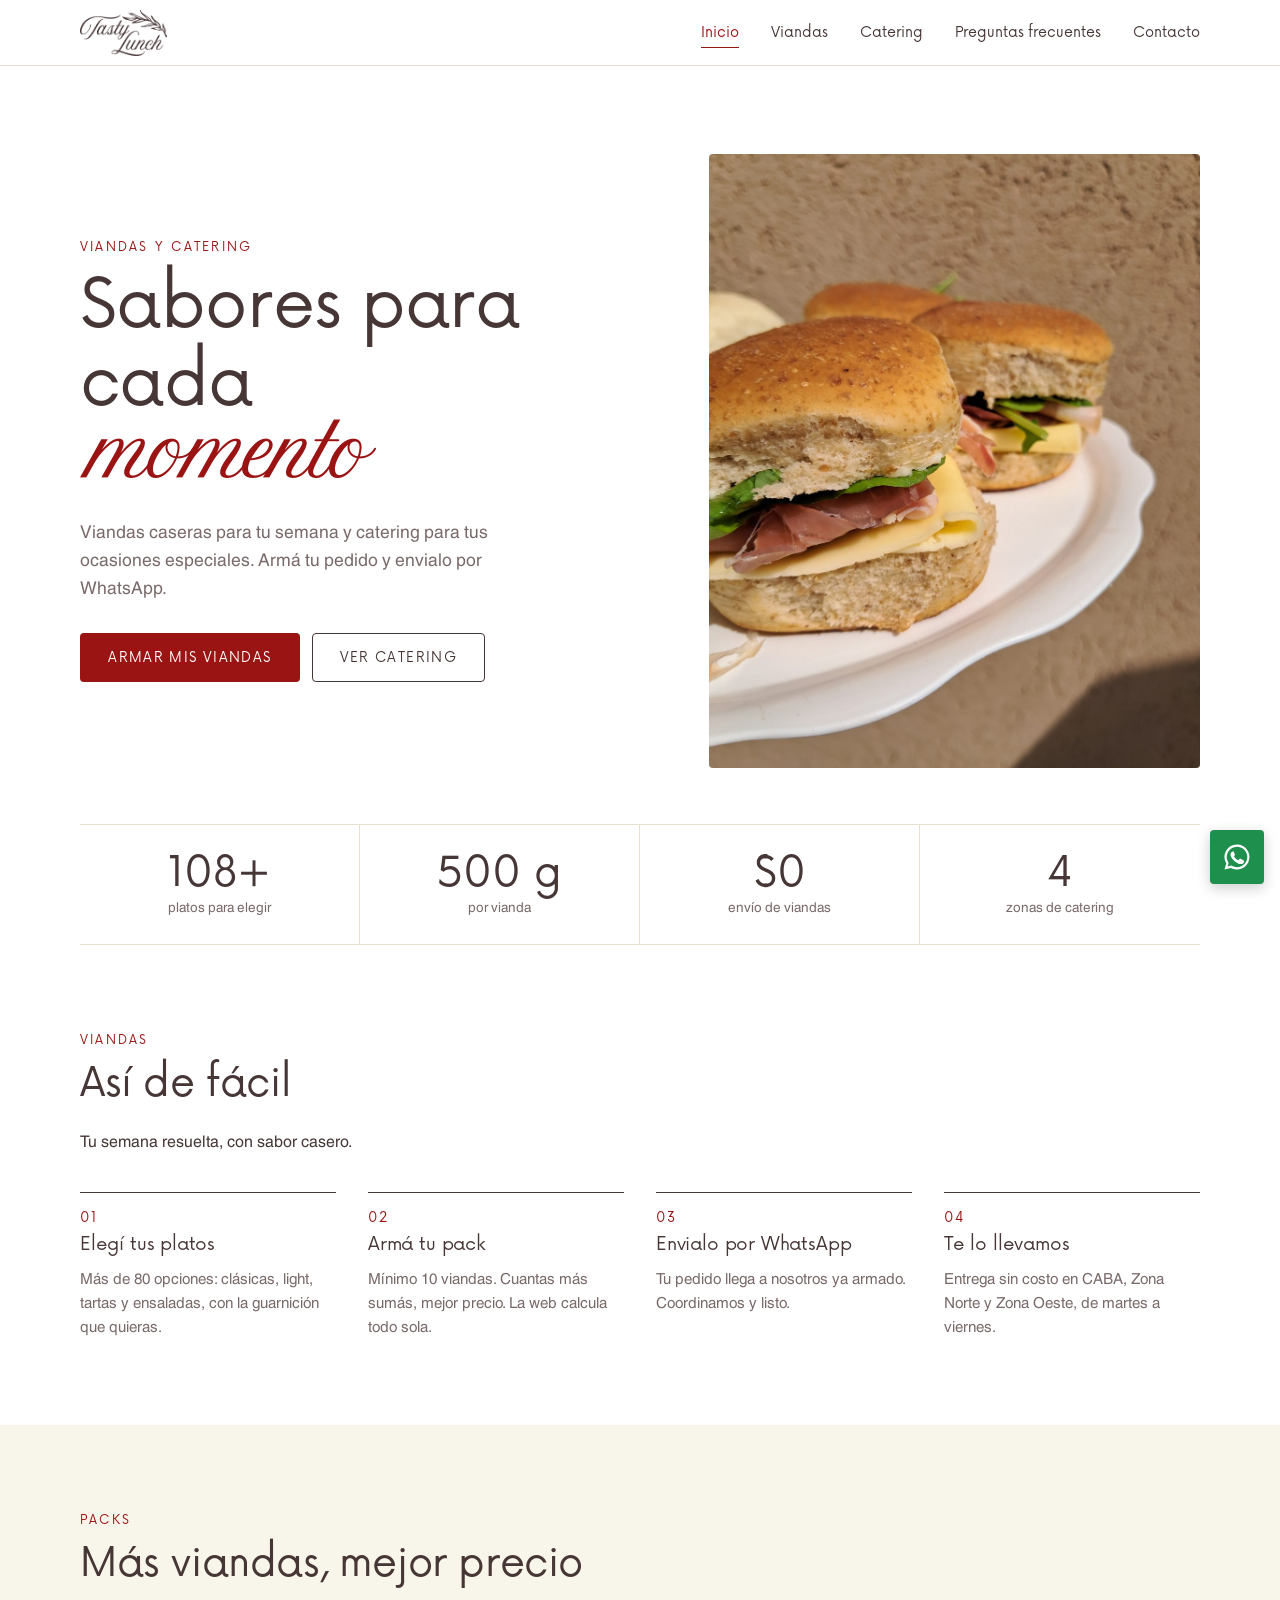
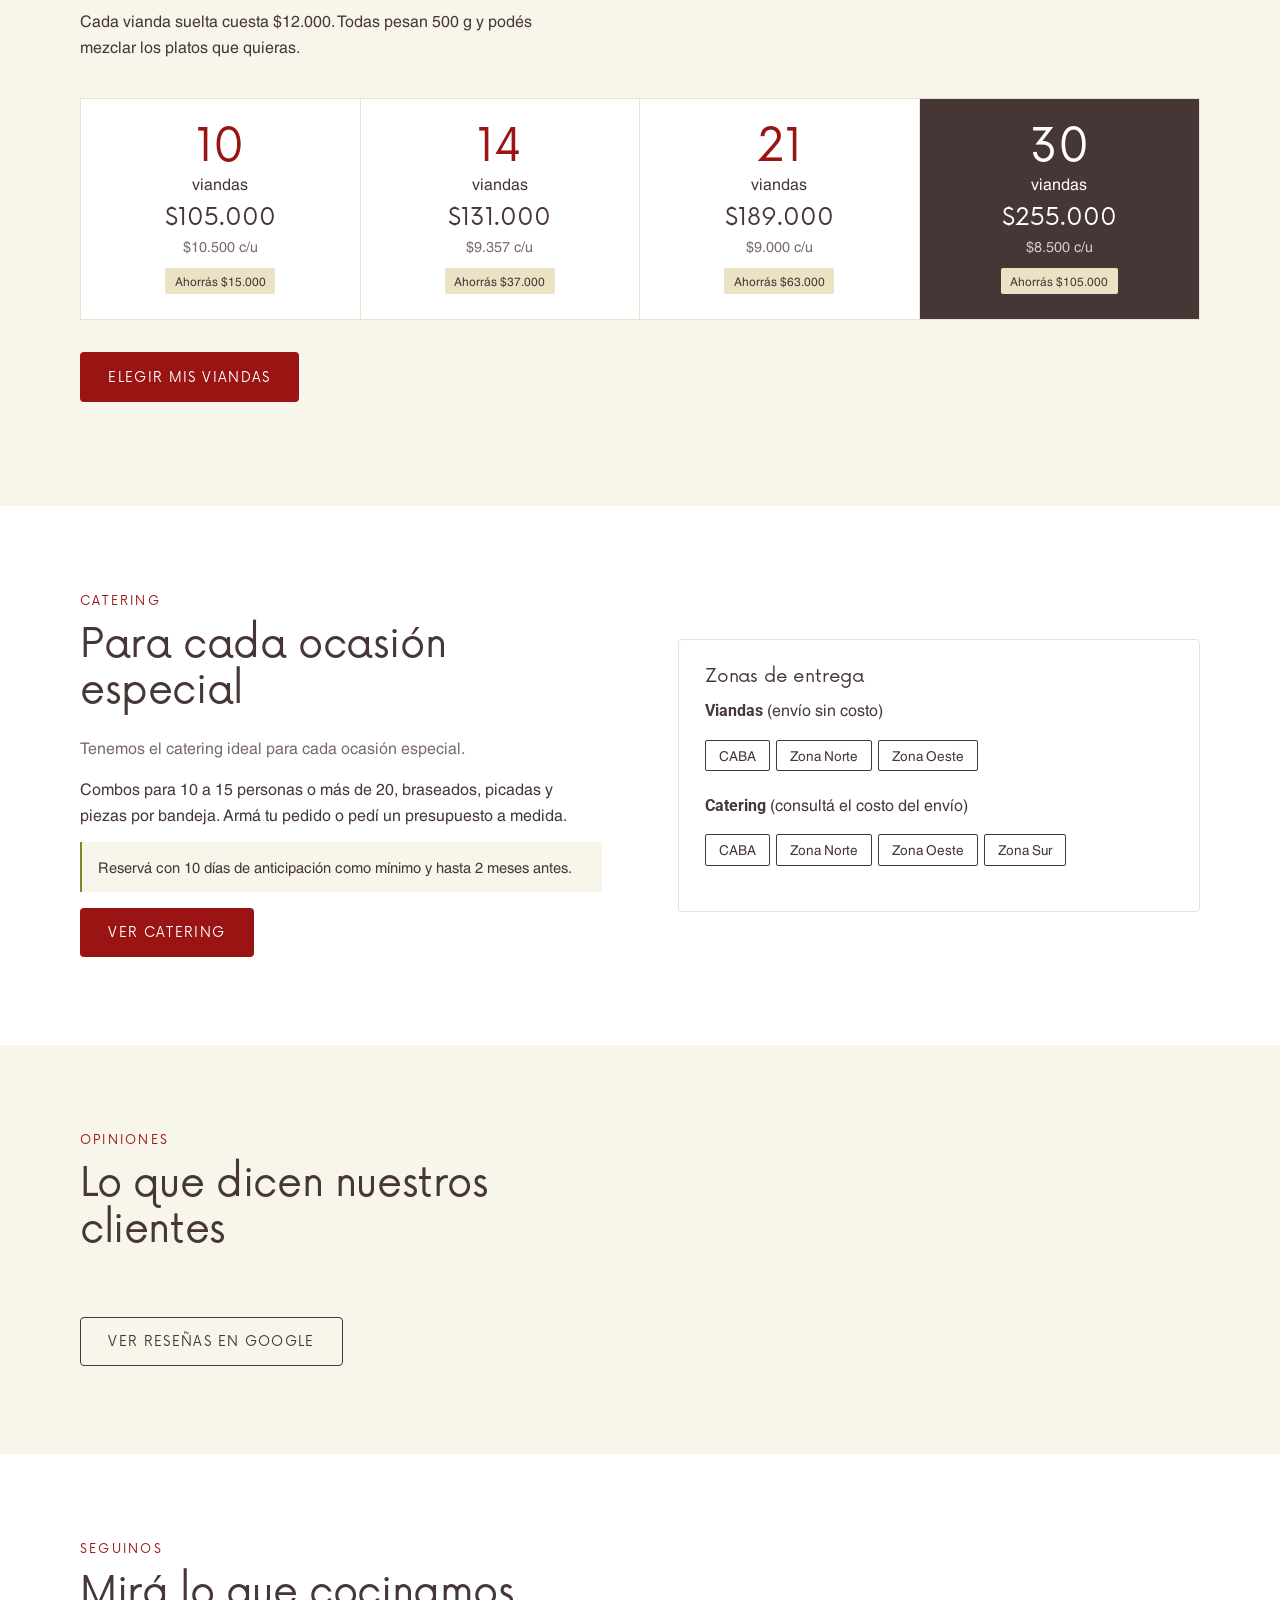
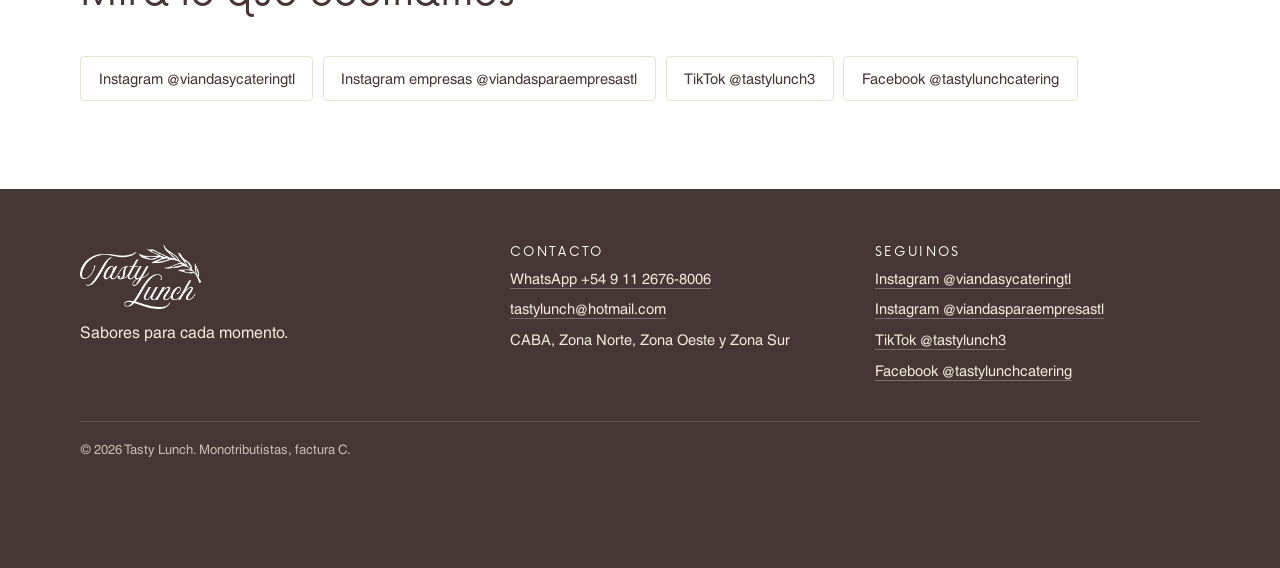
==== index.html @ cc66acb4 "Web estática de Tasty Lunch: viandas y catering Sitio en HTML, CSS y JavaScript para GitHub Pages: i" ====
<!DOCTYPE html>
<html lang="es-AR">
<head>
  <meta charset="utf-8">
  <meta name="viewport" content="width=device-width, initial-scale=1">
  <title>Tasty Lunch | Viandas y catering en CABA y GBA</title>
  <meta name="description" content="Viandas caseras con envío sin cargo y catering para eventos en CABA, Zona Norte, Oeste y Sur. Armá tu pedido y envialo por WhatsApp.">
  <meta property="og:title" content="Tasty Lunch | Viandas y catering">
  <meta property="og:description" content="Viandas caseras y catering para cada ocasión especial.">
  <meta property="og:image" content="assets/img/portada.jpg">
  <link rel="icon" href="assets/img/logo.png">
  <link rel="preconnect" href="https://fonts.googleapis.com">
  <link rel="preconnect" href="https://fonts.gstatic.com" crossorigin>
  <link href="https://fonts.googleapis.com/css2?family=Roboto:wght@400;500;700&display=swap" rel="stylesheet">
  <link rel="stylesheet" href="css/styles.css">
</head>
<body>
  <main>
    <section class="hero">
      <div class="contenedor hero-grid">
        <div>
          <span class="eyebrow">Viandas y catering</span>
          <h1><span id="lema">Sabores para cada momento</span></h1>
          <p class="sub">Viandas caseras para tu semana y catering para tus ocasiones especiales. Armá tu pedido y envialo por WhatsApp.</p>
          <div class="hero-botones">
            <a class="btn btn-primario" href="viandas.html">Armar mis viandas</a>
            <a class="btn btn-secundario" href="catering.html">Ver catering</a>
          </div>
        </div>
        <div class="hero-visual"><img src="assets/img/portada.jpg" alt="Sándwiches de jamón crudo, queso y rúcula de Tasty Lunch" width="1050" height="1400" fetchpriority="high"></div>
      </div>
    </section>

    <div class="contenedor"><div class="cifras" id="cifras"></div></div>

    <section class="seccion">
      <div class="contenedor">
        <div class="seccion-cabecera">
          <span class="eyebrow">Viandas</span>
          <h2>Así de fácil</h2>
          <p id="sl-viandas"></p>
        </div>
        <div class="pasos">
          <div class="paso"><div class="num">01</div><h3>Elegí tus platos</h3><p>Más de 80 opciones: clásicas, light, tartas y ensaladas, con la guarnición que quieras.</p></div>
          <div class="paso"><div class="num">02</div><h3>Armá tu pack</h3><p>Mínimo 10 viandas. Cuantas más sumás, mejor precio. La web calcula todo sola.</p></div>
          <div class="paso"><div class="num">03</div><h3>Envialo por WhatsApp</h3><p>Tu pedido llega a nosotros ya armado. Coordinamos y listo.</p></div>
          <div class="paso"><div class="num">04</div><h3>Te lo llevamos</h3><p>Entrega sin costo en CABA, Zona Norte y Zona Oeste, de martes a viernes.</p></div>
        </div>
      </div>
    </section>

    <section class="seccion alt">
      <div class="contenedor">
        <div class="seccion-cabecera">
          <span class="eyebrow">Packs</span>
          <h2>Más viandas, mejor precio</h2>
          <p id="packs-sub"></p>
        </div>
        <div class="packs" id="packs"></div>
        <p style="margin-top:2rem"><a class="btn btn-primario" href="viandas.html">Elegir mis viandas</a></p>
      </div>
    </section>

    <section class="seccion">
      <div class="contenedor dos-col">
        <div>
          <span class="eyebrow">Catering</span>
          <h2>Para cada ocasión especial</h2>
          <p id="sl-catering" style="color:var(--texto-suave)"></p>
          <p>Combos para 10 a 15 personas o más de 20, braseados, picadas y piezas por bandeja. Armá tu pedido o pedí un presupuesto a medida.</p>
          <p class="aviso">Reservá con 10 días de anticipación como mínimo y hasta 2 meses antes.</p>
          <a class="btn btn-primario" href="catering.html">Ver catering</a>
        </div>
        <div class="tarjeta">
          <h3>Zonas de entrega</h3>
          <p><strong>Viandas</strong> (envío sin costo)</p>
          <ul class="zonas" id="zonas-viandas"></ul>
          <p><strong>Catering</strong> (consultá el costo del envío)</p>
          <ul class="zonas" id="zonas-catering"></ul>
        </div>
      </div>
    </section>

    <section class="seccion alt">
      <div class="contenedor">
        <div class="seccion-cabecera">
          <span class="eyebrow">Opiniones</span>
          <h2>Lo que dicen nuestros clientes</h2>
        </div>
        <div class="testimonios" id="testimonios"></div>
        <a class="btn btn-secundario" id="btn-resenas" href="#" target="_blank" rel="noopener">Ver reseñas en Google</a>
      </div>
    </section>

    <section class="seccion">
      <div class="contenedor">
        <div class="seccion-cabecera"><span class="eyebrow">Seguinos</span><h2>Mirá lo que cocinamos</h2></div>
        <div class="redes" id="redes"></div>
      </div>
    </section>
  </main>
  <script type="module" src="js/home.js"></script>
</body>
</html>
---- css/styles.css ----
/* ===== Tasty Lunch – estilos (minimalista / moderno) ===== */

@font-face { font-family: "Amoresa"; src: url("../assets/fonts/Amoresa.otf") format("opentype"); font-display: swap; }
@font-face { font-family: "Now"; src: url("../assets/fonts/Now-Regular.otf") format("opentype"); font-weight: 400; font-display: swap; }
@font-face { font-family: "Helvetica World"; src: url("../assets/fonts/HelveticaWorld-Regular.otf") format("opentype"); font-weight: 400; font-display: swap; }

:root {
  --marron: #473636;
  --rojo: #9b1414;
  --rojo-oscuro: #7a0f0f;
  --celeste: #6ba4c7;
  --crema: #e9e3c3;
  --oliva: #84832f;
  --fondo: #ffffff;
  --fondo-suave: #f8f5ea;
  --texto: #473636;
  --texto-suave: #7a6a6a;
  --linea: #e8e2d0;
  --r: 4px;
  --f-titulo: "Amoresa", "Brush Script MT", cursive;
  --f-sub: "Now", "Roboto", Helvetica, Arial, sans-serif;
  --f-texto: "Helvetica World", "Roboto", Helvetica, Arial, sans-serif;
  --ancho: 1120px;
}

*, *::before, *::after { box-sizing: border-box; }
html { scroll-behavior: smooth; }
body { margin: 0; font-family: var(--f-texto); color: var(--texto); background: var(--fondo); line-height: 1.6; -webkit-text-size-adjust: 100%; }
img { max-width: 100%; display: block; }
a { color: var(--rojo); }
h1, h2, h3, h4 { font-family: var(--f-sub); font-weight: 400; color: var(--marron); line-height: 1.15; margin: 0 0 .5em; letter-spacing: -.01em; }
h1 { font-size: clamp(2.4rem, 6vw, 4.2rem); }
h2 { font-size: clamp(1.7rem, 3.6vw, 2.5rem); }
h3 { font-size: 1.15rem; }
p { margin: 0 0 1em; }
strong, b { font-family: "Roboto", Helvetica, Arial, sans-serif; font-weight: 700; }
.contenedor { width: min(var(--ancho), 100% - 2.5rem); margin-inline: auto; }
.solo-lectores { position: absolute; width: 1px; height: 1px; overflow: hidden; clip: rect(0 0 0 0); white-space: nowrap; }
.oculto { display: none !important; }
:focus-visible { outline: 2px solid var(--celeste); outline-offset: 2px; }
.eyebrow { display: block; font: 400 .78rem var(--f-sub); letter-spacing: .18em; text-transform: uppercase; color: var(--rojo); margin-bottom: .8rem; }
.acento { font-family: var(--f-titulo); color: var(--rojo); font-weight: 400; }

/* Botones */
.btn { display: inline-flex; align-items: center; justify-content: center; gap: .5rem; font: 400 .85rem var(--f-sub); letter-spacing: .1em; text-transform: uppercase; padding: .95rem 1.7rem; border-radius: var(--r); border: 1px solid transparent; cursor: pointer; text-decoration: none; transition: background .15s, color .15s, border-color .15s; min-height: 48px; }
.btn-primario { background: var(--rojo); color: #fff; }
.btn-primario:hover { background: var(--rojo-oscuro); }
.btn-secundario { background: transparent; color: var(--marron); border-color: var(--marron); }
.btn-secundario:hover { background: var(--marron); color: #fff; }
.btn-claro { background: #fff; color: var(--marron); }
.btn-claro:hover { background: var(--crema); }
.btn-whats { background: #1f8f4e; color: #fff; }
.btn-whats:hover { background: #17733e; }
.btn[disabled] { opacity: .45; cursor: not-allowed; }
.btn-chico { padding: .6rem 1rem; font-size: .75rem; min-height: 40px; }

/* Header */
.sitio-header { position: sticky; top: 0; z-index: 50; background: rgba(255,255,255,.95); backdrop-filter: blur(8px); border-bottom: 1px solid var(--linea); }
.sitio-header .contenedor { display: flex; align-items: center; justify-content: space-between; gap: 1rem; padding-block: .6rem; }
.logo img { height: 46px; width: auto; }
.nav { display: flex; align-items: center; gap: 2rem; }
.nav a { font: 400 .9rem var(--f-sub); color: var(--marron); text-decoration: none; padding: .4rem 0; border-bottom: 1px solid transparent; }
.nav a:hover { border-bottom-color: var(--marron); }
.nav a[aria-current="page"] { border-bottom-color: var(--rojo); color: var(--rojo); }
.menu-btn { display: none; background: none; border: 1px solid var(--marron); border-radius: var(--r); width: 44px; height: 44px; cursor: pointer; font-size: 1.3rem; color: var(--marron); }
@media (max-width: 860px) {
  .menu-btn { display: block; }
  .nav { display: none; position: absolute; top: 100%; left: 0; right: 0; flex-direction: column; align-items: stretch; gap: 0; background: #fff; padding: .5rem 1.25rem 1rem; border-bottom: 1px solid var(--linea); }
  .nav.abierto { display: flex; }
  .nav a { padding: .9rem 0; border-bottom: 1px solid var(--linea); }
}

/* Hero */
.hero { padding: clamp(2.5rem, 7vw, 5.5rem) 0 clamp(2rem, 5vw, 3.5rem); }
.hero-grid { display: grid; grid-template-columns: 1.15fr 1fr; gap: clamp(1.5rem, 5vw, 4rem); align-items: center; }
.hero h1 { margin-bottom: 1rem; }
.hero h1 .acento { display: block; font-size: 1.15em; line-height: 1; }
.hero p.sub { color: var(--texto-suave); font-size: 1.1rem; max-width: 42ch; margin-bottom: 2rem; }
.hero-botones { display: flex; flex-wrap: wrap; gap: .75rem; }
.hero-visual { background: var(--crema); aspect-ratio: 4 / 5; border-radius: var(--r); overflow: hidden; }
.hero-visual img { width: 100%; height: 100%; object-fit: cover; object-position: 30% 55%; }
@media (max-width: 800px) { .hero-grid { grid-template-columns: 1fr; } .hero-visual { aspect-ratio: 4 / 3; order: -1; } }

/* Cifras */
.cifras { display: grid; grid-template-columns: repeat(4, 1fr); border-top: 1px solid var(--linea); border-bottom: 1px solid var(--linea); }
.cifra { text-align: center; padding: 1.6rem .5rem; border-right: 1px solid var(--linea); }
.cifra:last-child { border-right: 0; }
.cifra .n { font: 400 clamp(1.8rem, 4vw, 2.6rem) var(--f-sub); color: var(--marron); line-height: 1.1; }
.cifra .t { font-size: .85rem; color: var(--texto-suave); }
@media (max-width: 640px) { .cifras { grid-template-columns: repeat(2, 1fr); } .cifra:nth-child(2) { border-right: 0; } .cifra:nth-child(-n+2) { border-bottom: 1px solid var(--linea); } }

/* Secciones */
.seccion { padding: clamp(3rem, 7vw, 5.5rem) 0; }
.seccion.alt { background: var(--fondo-suave); }
.seccion-cabecera { max-width: 56ch; margin: 0 0 2.5rem; }
.seccion-cabecera.centro { text-align: center; margin-inline: auto; }
.pasos { display: grid; grid-template-columns: repeat(auto-fit, minmax(210px, 1fr)); gap: 2rem; }
.paso { border-top: 1px solid var(--marron); padding-top: 1rem; }
.paso .num { font: 400 .85rem var(--f-sub); letter-spacing: .15em; color: var(--rojo); margin-bottom: .5rem; }
.paso p { color: var(--texto-suave); font-size: .95rem; margin: 0; }
.packs { display: grid; grid-template-columns: repeat(auto-fit, minmax(200px, 1fr)); gap: 0; border: 1px solid var(--linea); background: #fff; }
.pack { padding: 1.6rem 1.2rem; text-align: center; border-right: 1px solid var(--linea); }
.pack:last-child { border-right: 0; }
.pack.destacado { background: var(--marron); }
.pack.destacado .cant, .pack.destacado .precio, .pack.destacado div { color: #fff; }
.pack.destacado .unidad { color: rgba(255,255,255,.75); }
.pack .cant { font: 400 2.8rem var(--f-sub); color: var(--rojo); line-height: 1; }
.pack .precio { font: 400 1.5rem var(--f-sub); margin: .5rem 0 .1rem; color: var(--marron); }
.pack .unidad { color: var(--texto-suave); font-size: .9rem; }
.pack .ahorro { display: inline-block; margin-top: .7rem; background: var(--crema); color: var(--marron); font-size: .75rem; padding: .2rem .6rem; border-radius: 2px; }
@media (max-width: 640px) { .packs { grid-template-columns: repeat(2, 1fr); } .pack { border-bottom: 1px solid var(--linea); } .pack .cant { font-size: 2rem; } .pack .precio { font-size: 1.2rem; } }
.tarjeta { background: #fff; border: 1px solid var(--linea); border-radius: var(--r); padding: 1.6rem; }
.dos-col { display: grid; grid-template-columns: 1fr 1fr; gap: clamp(2rem, 6vw, 5rem); align-items: center; }
@media (max-width: 760px) { .dos-col { grid-template-columns: 1fr; } }
.zonas { display: flex; flex-wrap: wrap; gap: .4rem; padding: 0; list-style: none; margin: 0 0 1.2rem; }
.zonas li { border: 1px solid var(--marron); color: var(--marron); font-size: .85rem; padding: .25rem .8rem; border-radius: 2px; }
.testimonios { display: grid; grid-template-columns: repeat(auto-fit, minmax(260px, 1fr)); gap: 1.5rem; margin-bottom: 1.5rem; }
.testimonio { background: #fff; border-left: 2px solid var(--rojo); padding: 1rem 1.4rem; }
.testimonio blockquote { margin: 0 0 .8rem; font-size: 1.05rem; }
.testimonio footer { font-weight: 700; font-size: .9rem; }
.testimonio footer span { display: block; font-weight: 400; color: var(--texto-suave); }
.centrado { text-align: center; }
.redes { display: flex; flex-wrap: wrap; gap: .6rem; }
.redes a { text-decoration: none; border: 1px solid var(--linea); color: var(--marron); padding: .6rem 1.1rem; border-radius: var(--r); font-size: .92rem; }
.redes a:hover { border-color: var(--rojo); color: var(--rojo); }

/* Footer */
.sitio-footer { background: var(--marron); color: #f1ebdd; padding: 3.5rem 0 6rem; }
.sitio-footer a { color: #f1ebdd; text-decoration: none; border-bottom: 1px solid rgba(241,235,221,.3); }
.footer-grid { display: grid; grid-template-columns: 1.2fr 1fr 1fr; gap: 2.5rem; }
@media (max-width: 760px) { .footer-grid { grid-template-columns: 1fr; } }
.sitio-footer h3 { color: #fff; font-size: .8rem; letter-spacing: .18em; text-transform: uppercase; }
.sitio-footer img { height: 64px; margin-bottom: .6rem; }
.sitio-footer ul { list-style: none; padding: 0; margin: 0; }
.sitio-footer li { margin-bottom: .45rem; font-size: .92rem; }
.copy { border-top: 1px solid rgba(255,255,255,.18); margin-top: 2rem; padding-top: 1rem; font-size: .82rem; opacity: .75; }

.whats-flotante { position: fixed; right: 1rem; bottom: 1rem; z-index: 45; width: 54px; height: 54px; border-radius: var(--r); background: #1f8f4e; color: #fff; display: grid; place-items: center; box-shadow: 0 4px 14px rgba(0,0,0,.2); text-decoration: none; }
body.con-barra .whats-flotante { bottom: 5.2rem; }

/* Páginas internas */
.pagina-titulo { padding: clamp(2.5rem, 6vw, 4rem) 0 clamp(1.5rem, 3vw, 2.2rem); border-bottom: 1px solid var(--linea); }
.pagina-titulo h1 { font-size: clamp(2.2rem, 5vw, 3.4rem); margin: 0 0 .5rem; }
.pagina-titulo p { margin: 0; color: var(--texto-suave); max-width: 64ch; }
.aviso { background: var(--fondo-suave); border-left: 2px solid var(--oliva); padding: .8rem 1rem; font-size: .92rem; margin: 1rem 0; }
.aviso.error { border-left-color: var(--rojo); background: #fdf1f1; }

/* Filtros */
.filtros { position: sticky; top: 59px; z-index: 20; background: #fff; padding: .8rem 0; border-bottom: 1px solid var(--linea); }
.filtros-fila { display: flex; flex-wrap: wrap; gap: .4rem; align-items: center; margin-bottom: .5rem; }
.filtros-fila:last-child { margin-bottom: 0; }
.filtros label.etq, .filtros .etq { font: 400 .72rem var(--f-sub); letter-spacing: .15em; text-transform: uppercase; color: var(--texto-suave); min-width: 72px; }
.chip { font: 400 .85rem var(--f-sub); background: #fff; color: var(--marron); border: 1px solid var(--linea); border-radius: var(--r); padding: .4rem .9rem; cursor: pointer; min-height: 38px; }
.chip:hover { border-color: var(--marron); }
.chip[aria-pressed="true"] { background: var(--marron); color: #fff; border-color: var(--marron); }
.buscador { flex: 1 1 220px; padding: .65rem 1rem; border: 1px solid var(--linea); border-radius: var(--r); font: 1rem var(--f-texto); background: #fff; color: var(--texto); min-height: 46px; }
.contador { color: var(--texto-suave); font-size: .85rem; margin: 1.2rem 0 .8rem; }

/* Platos */
.grilla { display: grid; grid-template-columns: repeat(auto-fill, minmax(250px, 1fr)); gap: 1.2rem; }
.plato { background: #fff; border: 1px solid var(--linea); border-radius: var(--r); overflow: hidden; display: flex; flex-direction: column; }
.plato-foto { aspect-ratio: 1 / 1; display: grid; place-items: center; font-size: 2.6rem; position: relative; background: var(--fondo-suave); }
.plato-foto img { position: absolute; inset: 0; width: 100%; height: 100%; object-fit: cover; }
.plato-foto.t-Clásico { background: #f1ecd3; }
.plato-foto.t-Light { background: #e4eef5; }
.plato-foto.t-Tarta { background: #f4e9d9; }
.plato-foto.t-Ensaladas { background: #eceed1; }
.etiquetas { position: absolute; left: .6rem; top: .6rem; display: flex; gap: .3rem; flex-wrap: wrap; }
.etiqueta { font: 400 .68rem var(--f-sub); letter-spacing: .08em; text-transform: uppercase; background: #fff; color: var(--marron); padding: .15rem .5rem; border-radius: 2px; }
.etiqueta.veggie { background: var(--oliva); color: #fff; }
.plato-cuerpo { padding: 1.4rem 1.2rem 1.2rem; display: flex; flex-direction: column; gap: .7rem; flex: 1; }
.plato-cuerpo h3 { font-size: 1.05rem; margin: 0; line-height: 1.35; }
.plato-meta { color: var(--texto-suave); font-size: .82rem; margin-bottom: auto; padding-bottom: .3rem; }
select, input[type=text], input[type=tel], input[type=number], input[type=date], textarea { width: 100%; padding: .65rem .8rem; border: 1px solid var(--linea); border-radius: var(--r); font: 1rem var(--f-texto); background: #fff; color: var(--texto); min-height: 44px; }
textarea { min-height: 80px; resize: vertical; }
label.campo { display: block; font-size: .85rem; margin-bottom: .9rem; }
label.campo > span { display: block; margin-bottom: .25rem; color: var(--texto-suave); }

/* Barra y drawer */
.barra-carrito { position: fixed; left: 0; right: 0; bottom: 0; z-index: 40; background: var(--marron); color: #fff; padding: .7rem 0; transform: translateY(110%); transition: transform .25s; }
.barra-carrito.visible { transform: translateY(0); }
.barra-carrito .contenedor { display: flex; align-items: center; justify-content: space-between; gap: 1rem; }
.barra-info { line-height: 1.3; font-family: var(--f-sub); }
.barra-info small { display: block; opacity: .8; font-family: var(--f-texto); font-size: .82rem; }
.fondo-drawer { position: fixed; inset: 0; background: rgba(0,0,0,.4); z-index: 60; opacity: 0; pointer-events: none; transition: opacity .2s; }
.fondo-drawer.abierto { opacity: 1; pointer-events: auto; }
.drawer { position: fixed; top: 0; right: 0; bottom: 0; width: min(480px, 100%); background: #fff; z-index: 61; transform: translateX(105%); transition: transform .25s; display: flex; flex-direction: column; }
.drawer.abierto { transform: translateX(0); }
.drawer-cab { display: flex; justify-content: space-between; align-items: center; padding: .8rem 1.2rem; border-bottom: 1px solid var(--linea); }
.drawer-cab h2 { margin: 0; font-size: 1.4rem; }
.cerrar { background: none; border: none; font-size: 1.8rem; cursor: pointer; color: var(--marron); width: 44px; height: 44px; }
.drawer-cuerpo { overflow-y: auto; padding: 1rem 1.2rem; flex: 1; }
.drawer-pie { padding: 1rem 1.2rem; border-top: 1px solid var(--linea); }
.linea { display: grid; grid-template-columns: 1fr auto; gap: .3rem .8rem; padding: .8rem 0; border-bottom: 1px solid var(--linea); align-items: center; }
.linea-nombre { font-size: .95rem; }
.linea-det { color: var(--texto-suave); font-size: .82rem; }
.linea-precio { font-weight: 700; }
.stepper { display: inline-flex; align-items: center; border: 1px solid var(--linea); border-radius: var(--r); }
.stepper button { width: 36px; height: 38px; border: 0; background: none; font-size: 1.1rem; cursor: pointer; color: var(--rojo); }
.stepper input { width: 46px; border: 0; text-align: center; padding: 0; min-height: 38px; background: transparent; -moz-appearance: textfield; }
.stepper input::-webkit-outer-spin-button, .stepper input::-webkit-inner-spin-button { -webkit-appearance: none; margin: 0; }
.quitar { background: none; border: 0; color: var(--texto-suave); cursor: pointer; font-size: .8rem; text-decoration: underline; padding: .3rem; }
.resumen { background: var(--fondo-suave); border-radius: var(--r); padding: 1rem; margin: 1rem 0; }
.resumen .fila { display: flex; justify-content: space-between; gap: 1rem; font-size: .92rem; padding: .15rem 0; }
.resumen .total { font: 400 1.35rem var(--f-sub); border-top: 1px solid var(--linea); margin-top: .5rem; padding-top: .6rem; color: var(--rojo); }
.progreso { height: 4px; background: var(--linea); overflow: hidden; margin: .5rem 0; }
.progreso > div { height: 100%; background: var(--oliva); transition: width .2s; }
.ahorro-txt { color: var(--oliva); }
.vacio { text-align: center; color: var(--texto-suave); padding: 2rem 0; }

/* Catering */
.pestanas { display: flex; flex-wrap: wrap; gap: .4rem; margin-bottom: 1.6rem; }
.panel[hidden] { display: none; }
.combo-grid { display: grid; grid-template-columns: repeat(auto-fill, minmax(290px, 1fr)); gap: 1.2rem; }
.combo { background: #fff; border: 1px solid var(--linea); border-radius: var(--r); padding: 1.4rem; display: flex; flex-direction: column; gap: .7rem; }
.combo h3 { margin: 0; }
.combo ul { margin: 0; padding-left: 1.1rem; font-size: .9rem; color: var(--texto-suave); flex: 1; }
.combo .precio { font: 400 1.6rem var(--f-sub); color: var(--rojo); }
.combo .precio small { font: 400 .82rem var(--f-texto); color: var(--texto-suave); }
.combo .acciones { display: flex; gap: .6rem; align-items: center; flex-wrap: wrap; }
.sel-tamano { display: flex; flex-wrap: wrap; gap: .4rem; }
.grupo-titulo { margin: 2.2rem 0 1rem; padding-bottom: .5rem; border-bottom: 1px solid var(--linea); }
.pieza { background: #fff; border: 1px solid var(--linea); border-radius: var(--r); padding: 1.1rem; display: grid; gap: .4rem; }
.pieza h4 { margin: 0; font-size: 1rem; }
.pieza .det { color: var(--texto-suave); font-size: .84rem; }
.pieza .pie { display: flex; justify-content: space-between; align-items: center; gap: .5rem; margin-top: .4rem; flex-wrap: wrap; }
.galeria { display: grid; grid-template-columns: repeat(6, 1fr); gap: .5rem; margin: 0 0 1.5rem; }
.galeria img { width: 100%; height: auto; aspect-ratio: 1 / 1; object-fit: cover; border-radius: var(--r); }
@media (max-width: 760px) { .galeria { grid-template-columns: repeat(3, 1fr); } }
.pieza .precio { font: 400 1.25rem var(--f-sub); color: var(--rojo); }

/* FAQ */
.faq details { border-bottom: 1px solid var(--linea); }
.faq summary { cursor: pointer; padding: 1.1rem 0; font: 400 1.05rem var(--f-sub); list-style: none; display: flex; justify-content: space-between; gap: 1rem; }
.faq summary::-webkit-details-marker { display: none; }
.faq summary::after { content: "+"; font-size: 1.4rem; color: var(--rojo); line-height: 1; }
.faq details[open] summary::after { content: "–"; }
.faq .resp { padding: 0 0 1.2rem; color: var(--texto-suave); max-width: 66ch; }

.contacto-grid { display: grid; grid-template-columns: repeat(auto-fit, minmax(260px, 1fr)); gap: 1.2rem; }
.contacto-grid .tarjeta h3 { margin-bottom: .5rem; }

/* Celular */
@media (max-width: 640px) {
  .filtros { position: static; }
  .filtros-fila { flex-wrap: nowrap; overflow-x: auto; padding-bottom: .2rem; scrollbar-width: none; }
  .filtros-fila > span:not(.etq) { display: inline-flex; gap: .4rem; }
  .filtros-fila .etq, .chip { flex-shrink: 0; white-space: nowrap; }
  .grilla { grid-template-columns: 1fr; }
}
@media (prefers-reduced-motion: reduce) { * { transition: none !important; scroll-behavior: auto !important; } }
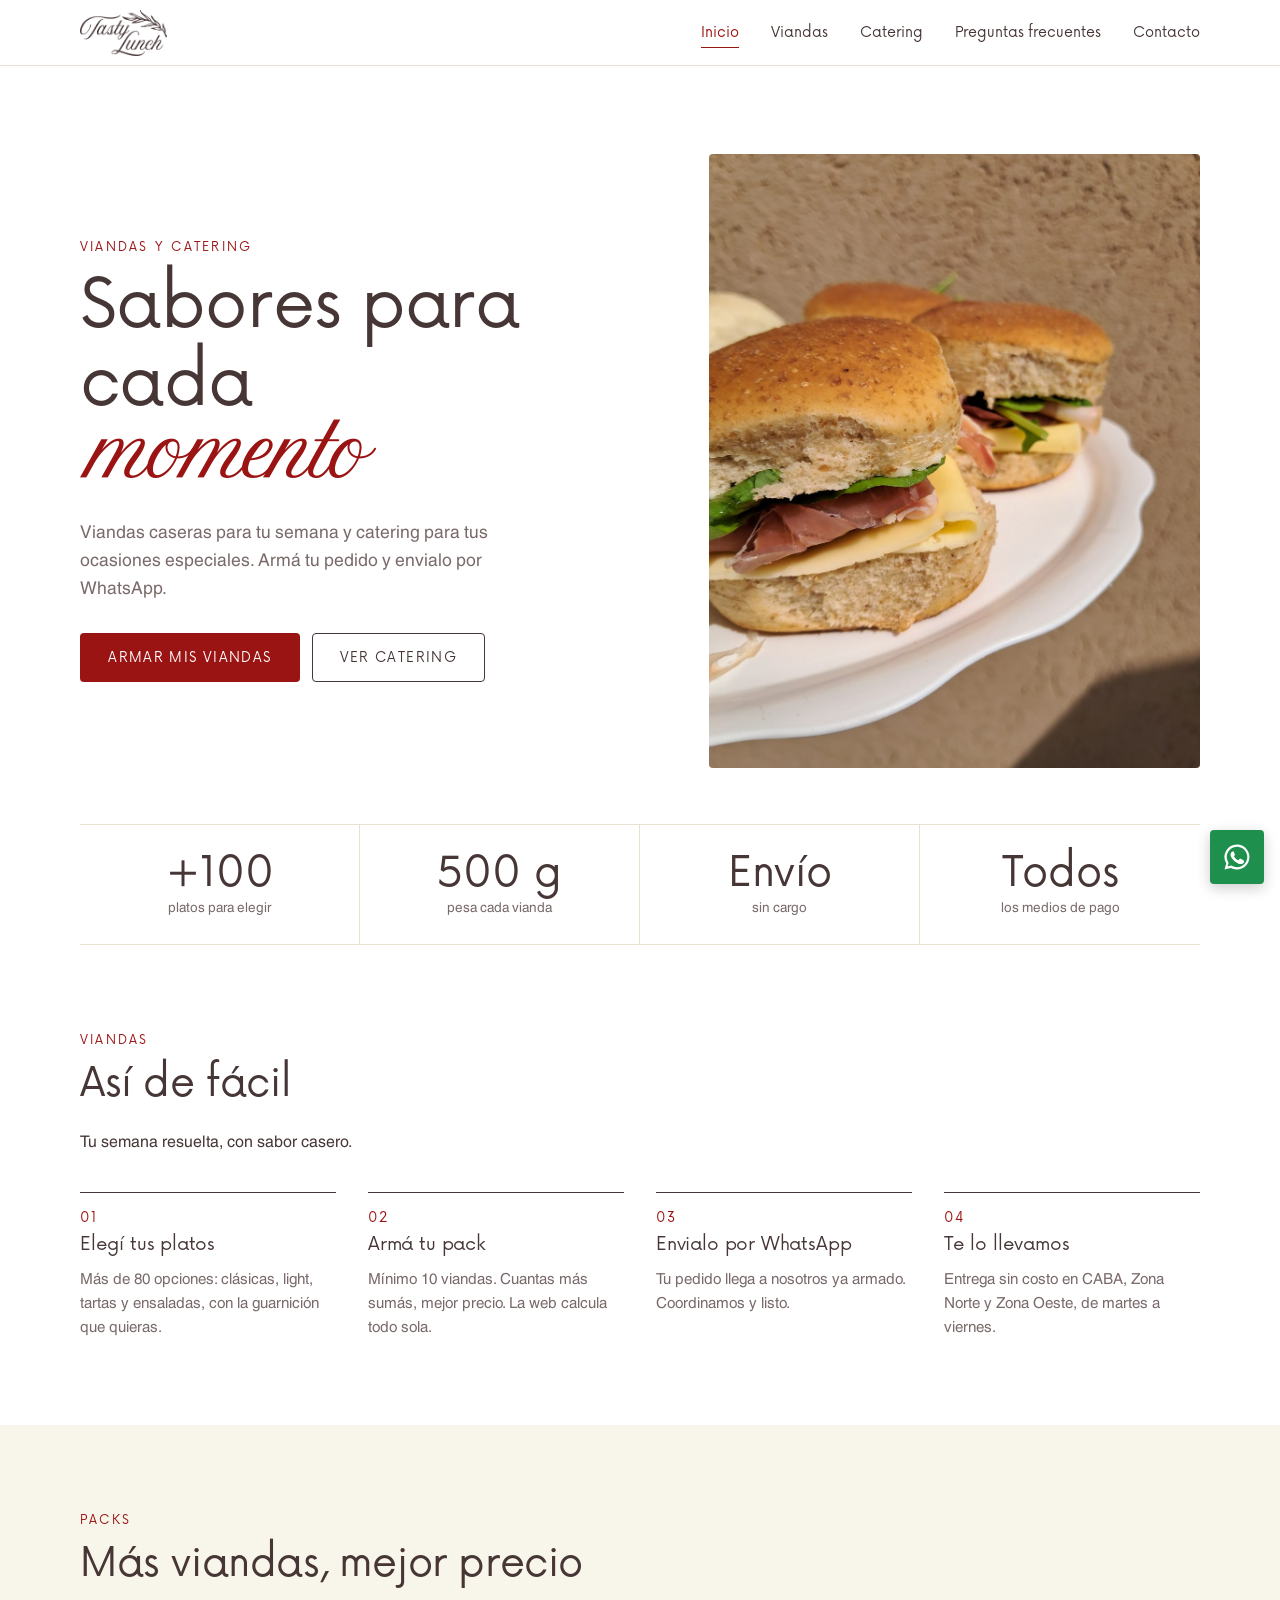
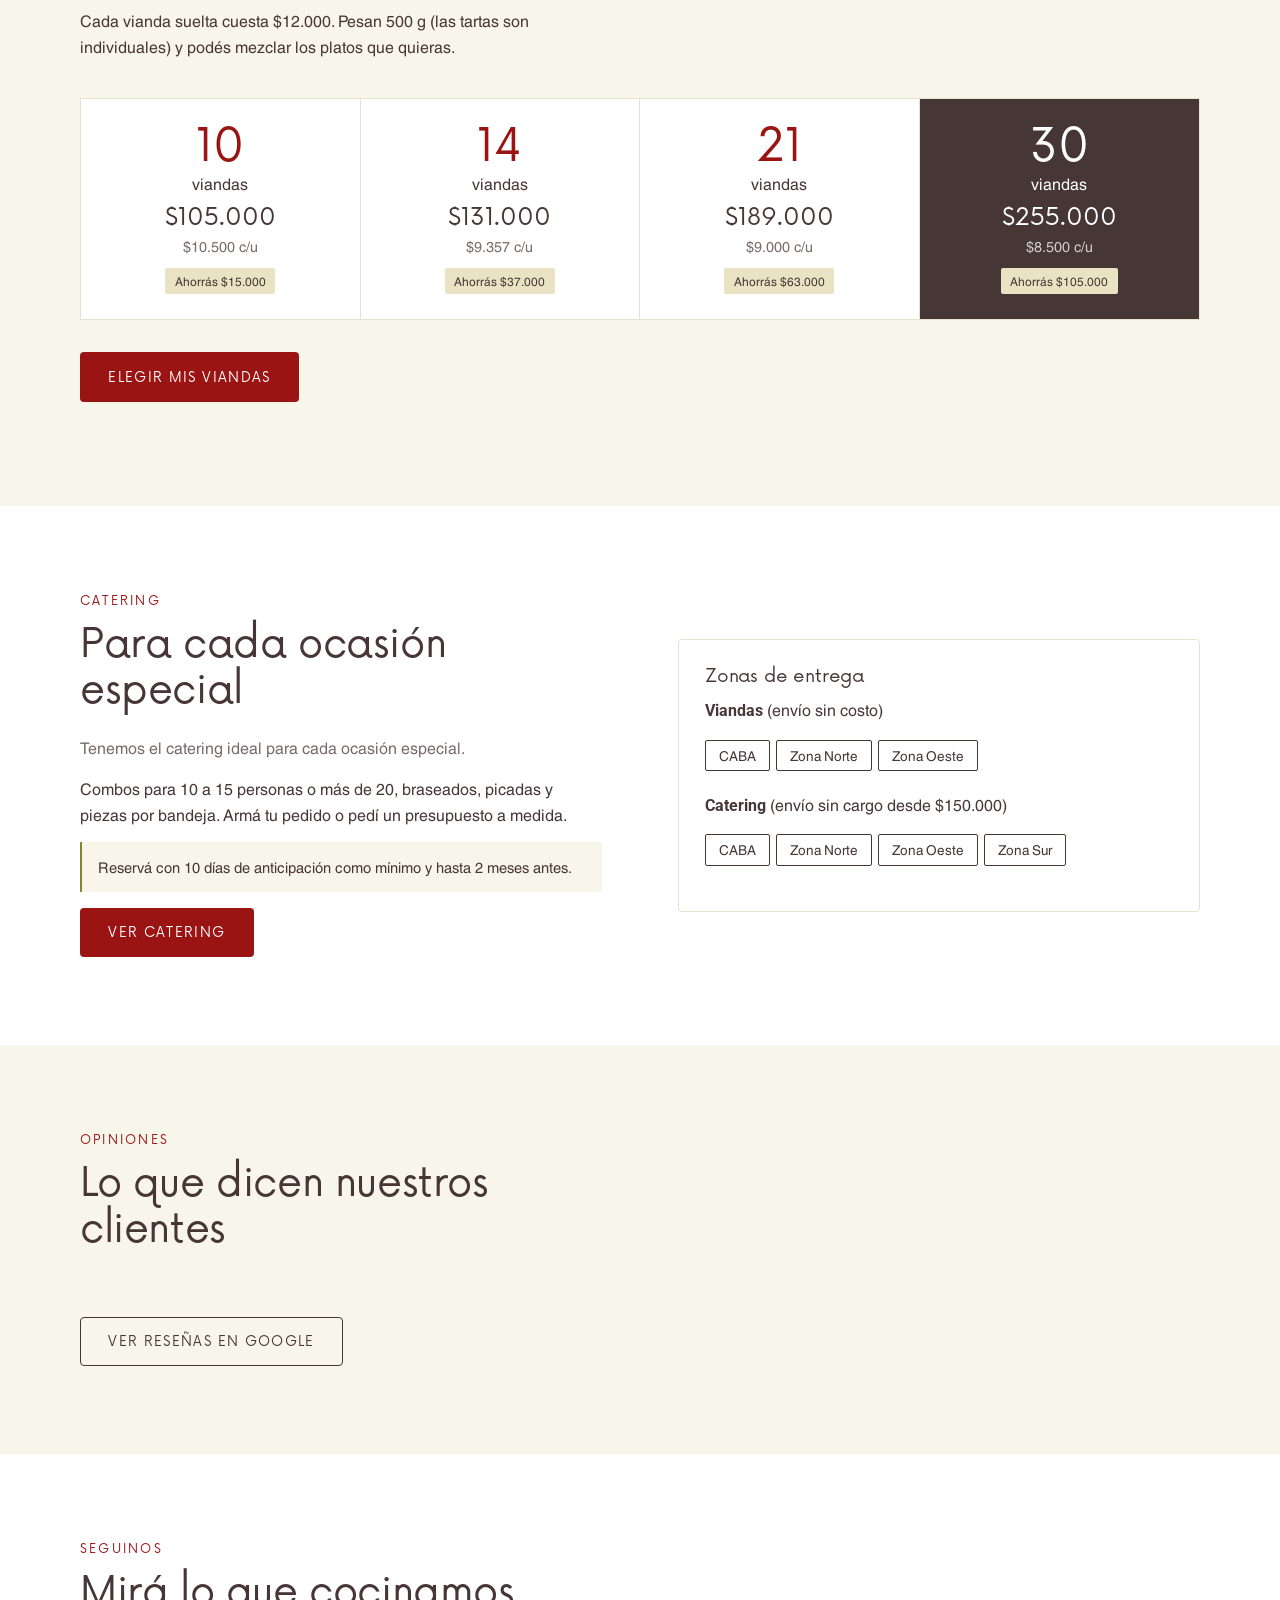
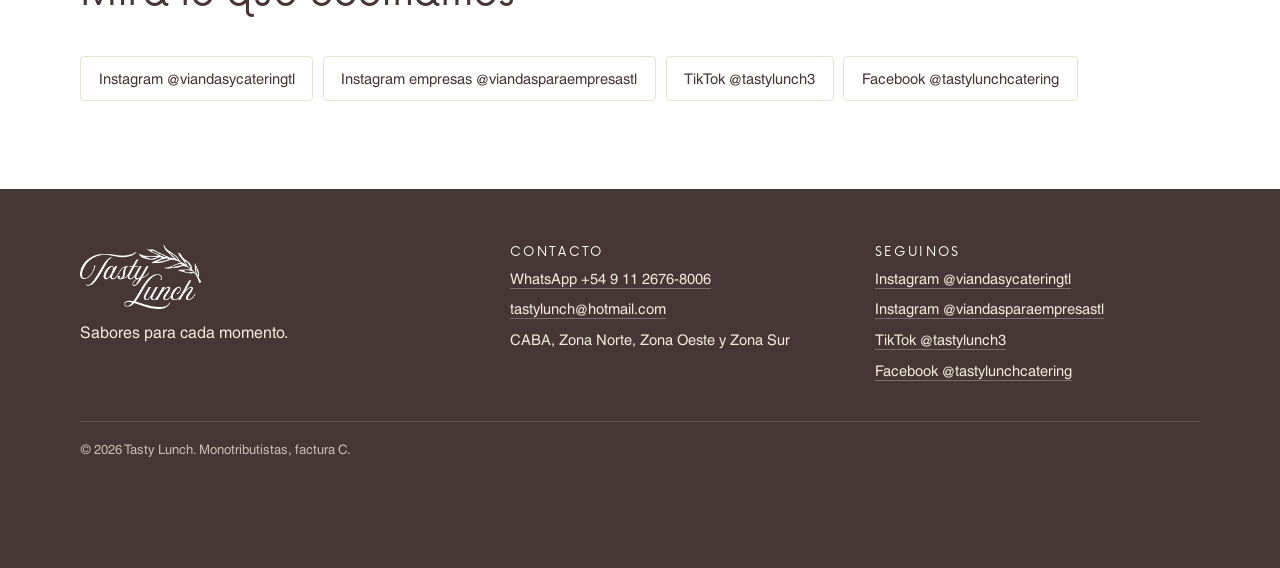
==== commit d736660b: "Fotos de catering, picada para 10, envio gratis desde 150000 y textos nuevos Co-Authored-By: Claude " ====
--- a/index.html
+++ b/index.html
@@ -75,7 +75,7 @@
           <h3>Zonas de entrega</h3>
           <p><strong>Viandas</strong> (envío sin costo)</p>
           <ul class="zonas" id="zonas-viandas"></ul>
-          <p><strong>Catering</strong> (consultá el costo del envío)</p>
+          <p><strong>Catering</strong> (<span id="envio-catering">envío sin cargo desde $150.000</span>)</p>
           <ul class="zonas" id="zonas-catering"></ul>
         </div>
       </div>
--- a/css/styles.css
+++ b/css/styles.css
@@ -154,6 +154,9 @@
 .chip:hover { border-color: var(--marron); }
 .chip[aria-pressed="true"] { background: var(--marron); color: #fff; border-color: var(--marron); }
 .buscador { flex: 1 1 220px; padding: .65rem 1rem; border: 1px solid var(--linea); border-radius: var(--r); font: 1rem var(--f-texto); background: #fff; color: var(--texto); min-height: 46px; }
+.intro-lista { list-style: none; margin: .6rem 0 0; padding: 0; }
+.intro-lista li { padding-left: 1.5rem; position: relative; margin-bottom: .2rem; }
+.intro-lista li::before { content: "→"; position: absolute; left: 0; color: var(--rojo); }
 .contador { color: var(--texto-suave); font-size: .85rem; margin: 1.2rem 0 .8rem; }
 
 /* Platos */
@@ -214,6 +217,8 @@
 .combo-grid { display: grid; grid-template-columns: repeat(auto-fill, minmax(290px, 1fr)); gap: 1.2rem; }
 .combo { background: #fff; border: 1px solid var(--linea); border-radius: var(--r); padding: 1.4rem; display: flex; flex-direction: column; gap: .7rem; }
 .combo h3 { margin: 0; }
+.combo.con-foto { padding-top: 0; overflow: hidden; }
+.combo-foto { display: block; width: calc(100% + 2.8rem); max-width: none; margin: 0 -1.4rem .3rem; aspect-ratio: 1 / 1; height: auto; object-fit: cover; }
 .combo ul { margin: 0; padding-left: 1.1rem; font-size: .9rem; color: var(--texto-suave); flex: 1; }
 .combo .precio { font: 400 1.6rem var(--f-sub); color: var(--rojo); }
 .combo .precio small { font: 400 .82rem var(--f-texto); color: var(--texto-suave); }
@@ -226,6 +231,13 @@
 .pieza .pie { display: flex; justify-content: space-between; align-items: center; gap: .5rem; margin-top: .4rem; flex-wrap: wrap; }
 .galeria { display: grid; grid-template-columns: repeat(6, 1fr); gap: .5rem; margin: 0 0 1.5rem; }
 .galeria img { width: 100%; height: auto; aspect-ratio: 1 / 1; object-fit: cover; border-radius: var(--r); }
+@media (max-width: 640px) {
+  .grilla { grid-template-columns: repeat(2, 1fr); gap: .7rem; }
+  .plato-foto { font-size: 2rem; }
+  .plato-cuerpo { padding: .9rem .75rem .8rem; gap: .5rem; }
+  .plato-cuerpo h3 { font-size: .92rem; }
+  .plato-meta { font-size: .75rem; }
+}
 @media (max-width: 760px) { .galeria { grid-template-columns: repeat(3, 1fr); } }
 .pieza .precio { font: 400 1.25rem var(--f-sub); color: var(--rojo); }
 
@@ -246,6 +258,5 @@
   .filtros-fila { flex-wrap: nowrap; overflow-x: auto; padding-bottom: .2rem; scrollbar-width: none; }
   .filtros-fila > span:not(.etq) { display: inline-flex; gap: .4rem; }
   .filtros-fila .etq, .chip { flex-shrink: 0; white-space: nowrap; }
-  .grilla { grid-template-columns: 1fr; }
 }
 @media (prefers-reduced-motion: reduce) { * { transition: none !important; scroll-behavior: auto !important; } }
